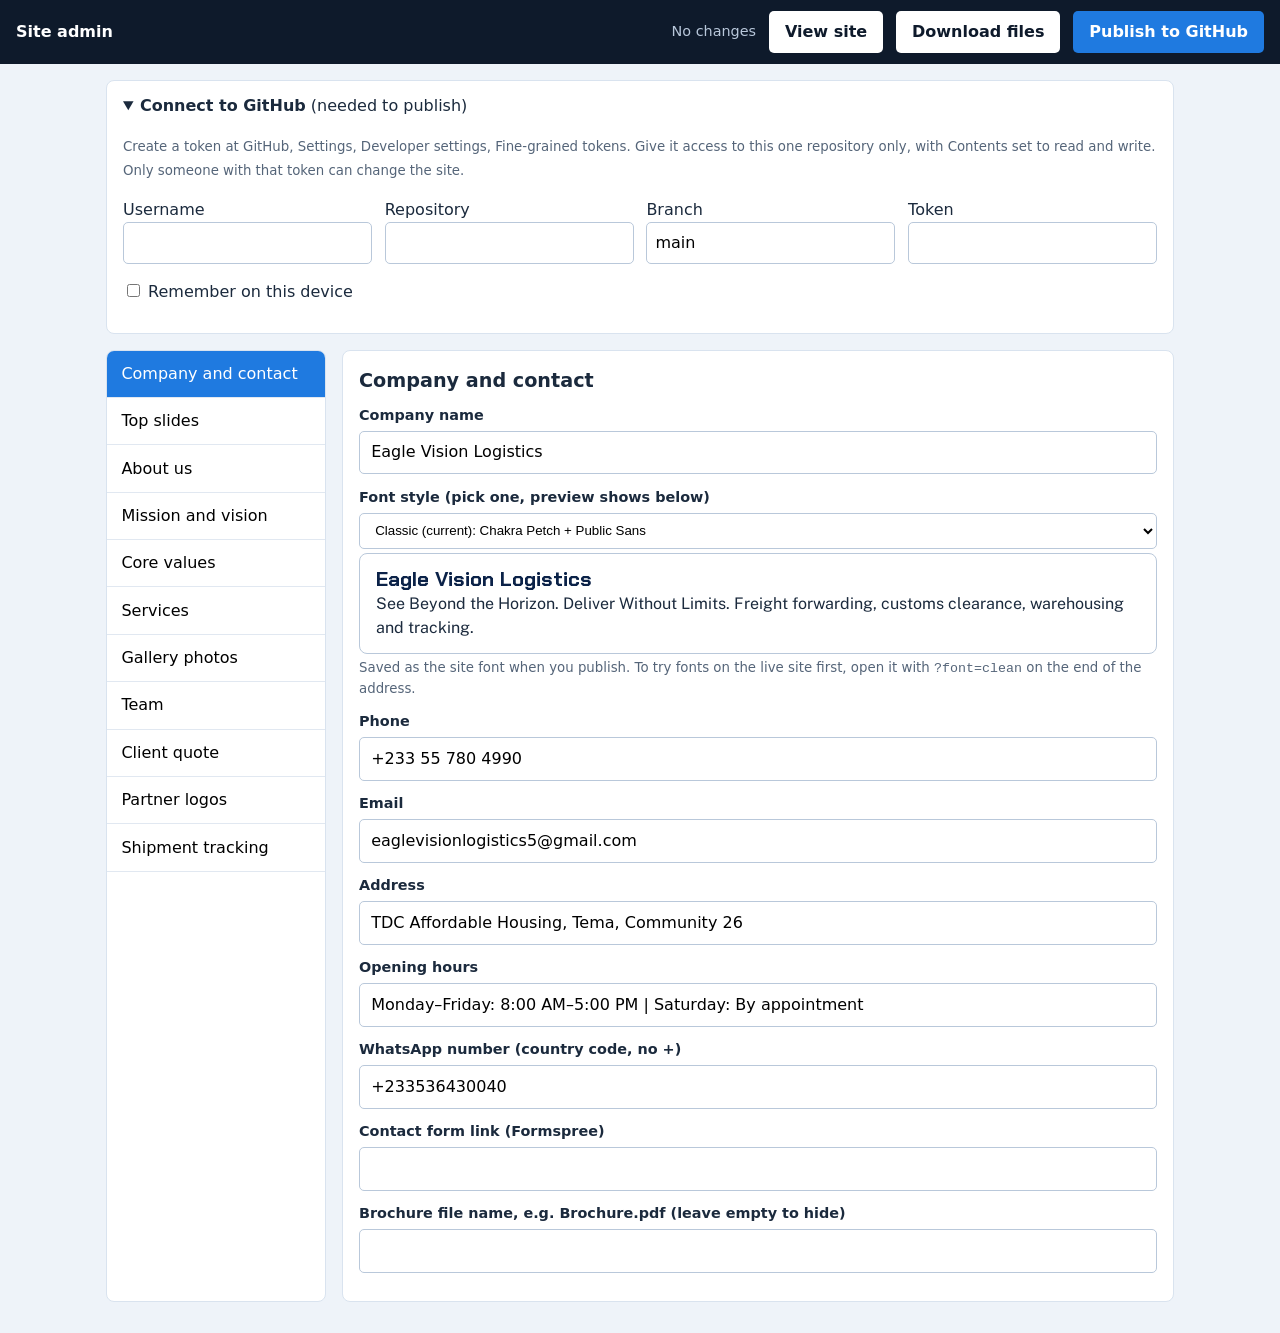
==== admin.html @ b9ed1d24 "Add files via upload" ====
<!DOCTYPE html>
<html lang="en">
<head>
<meta charset="utf-8">
<meta name="viewport" content="width=device-width, initial-scale=1">
<meta name="robots" content="noindex">
<title>Site admin</title>
<style>
*{box-sizing:border-box}
body{margin:0;font:16px/1.5 system-ui,Segoe UI,sans-serif;background:#eef3f9;color:#1b2a3d}
button,input,textarea{font:inherit}
.top{position:sticky;top:0;z-index:5;background:#0e1a2b;color:#fff;padding:.7rem 1rem;display:flex;gap:.8rem;align-items:center;flex-wrap:wrap}
.top b{margin-right:auto}
.btn{border:0;border-radius:5px;padding:.55rem 1rem;background:#1f7ae0;color:#fff;font-weight:600;cursor:pointer}
.btn.alt{background:#fff;color:#0e1a2b}.btn.sm{padding:.3rem .6rem;font-size:.85rem}.btn.red{background:#c0392b}
.btn:disabled{opacity:.5}
#st{font-size:.9rem;color:#b8c7da}
.lay{display:grid;grid-template-columns:220px 1fr;gap:1rem;max-width:1100px;margin:1rem auto;padding:0 1rem}
.side button{display:block;width:100%;text-align:left;padding:.7rem .9rem;border:0;border-bottom:1px solid #e1e8f1;background:#fff;cursor:pointer}
.side button.on{background:#1f7ae0;color:#fff}
.box{background:#fff;border:1px solid #d9e3ef;border-radius:8px;padding:1rem;margin-bottom:1rem}
.box h2{margin:0 0 .6rem;font-size:1.2rem}
.hd{display:flex;gap:.4rem;align-items:center;margin-bottom:.6rem}.hd b{margin-right:auto}
.fl{display:grid;gap:.25rem;margin-bottom:.8rem}.fl>b{font-size:.9rem}
.fl input[type=text],textarea{width:100%;padding:.55rem .7rem;border:1px solid #b9c8da;border-radius:5px}
textarea{min-height:90px}
.pv{width:160px;height:100px;border:1px solid #b9c8da;border-radius:6px;background:#e8f1fc center/cover no-repeat}
.pv.png{background-size:contain}
details{background:#fff;border:1px solid #d9e3ef;border-radius:8px;padding:.8rem 1rem;margin:1rem auto;max-width:1068px;color:#1b2a3d}
details input[type=text],details input[type=password]{padding:.5rem;border:1px solid #b9c8da;border-radius:5px;width:100%}
.g3{display:grid;grid-template-columns:repeat(auto-fit,minmax(180px,1fr));gap:.8rem}
small{color:#556579}
.fl select,.fl input[type=date],.fl input[type=datetime-local]{width:100%;padding:.55rem .7rem;border:1px solid #b9c8da;border-radius:5px;background:#fff}
.fp{border:1px solid #b9c8da;border-radius:8px;background:#fff;padding:.8rem 1rem}.fp b{display:block;font:700 1.3rem/1.2 var(--head);color:#0b2248}.fp span{font:400 1rem/1.5 var(--body)}
.g2{display:grid;grid-template-columns:1fr 1fr;gap:.8rem}
.ev{border:1px solid #d9e3ef;border-radius:6px;padding:.6rem;margin:.5rem 0;background:#f7fafd}
.num{font:700 1.15rem ui-monospace,Consolas,monospace;letter-spacing:.03em;color:#0b2248;word-break:break-all}
.newbox{background:#e6f4ec;border:1px solid #9fd2b4;border-radius:8px;padding:.8rem 1rem;margin-bottom:1rem}
.hash{font:.8rem ui-monospace,Consolas,monospace;color:#556579}
@media(max-width:760px){.g2{grid-template-columns:1fr}}
@media(max-width:760px){.lay{grid-template-columns:1fr}.side{display:flex;overflow-x:auto}.side button{width:auto;white-space:nowrap}}
</style>
<script src="data.js"></script>
<script src="shared.js"></script>
<script src="tracking.js"></script>
</head>
<body>
<div class="top"><b>Site admin</b><span id="st">No changes</span>
  <a class="btn alt" href="index.html" target="_blank" style="text-decoration:none">View site</a>
  <button class="btn alt" id="dl">Download files</button><button class="btn" id="pub">Publish to GitHub</button></div>

<details id="conn"><summary><b>Connect to GitHub</b> (needed to publish)</summary>
  <p><small>Create a token at GitHub, Settings, Developer settings, Fine-grained tokens. Give it access to this one repository only, with Contents set to read and write. Only someone with that token can change the site.</small></p>
  <div class="g3">
    <label>Username<input type="text" id="o"></label><label>Repository<input type="text" id="r"></label>
    <label>Branch<input type="text" id="br" value="main"></label><label>Token<input type="password" id="tk" autocomplete="off"></label></div>
  <p><label><input type="checkbox" id="rm"> Remember on this device</label></p>
</details>

<div class="lay"><div class="side box" style="padding:0;overflow:hidden" id="side"></div><div id="main"></div></div>

<script>
const SCHEMA=[
 {k:'site',label:'Company and contact',obj:1,f:[['name','Company name'],['font','Font style (pick one, preview shows below)','font'],['phone','Phone'],['email','Email'],['address','Address'],['hours','Opening hours'],['whatsapp','WhatsApp number (country code, no +)'],['formUrl','Contact form link (Formspree)'],['brochure','Brochure file name, e.g. Brochure.pdf (leave empty to hide)']]},
 {k:'hero',label:'Top slides',item:'Slide',f:[['title','Headline'],['text','Text','area'],['btn','Button text'],['link','Button link, e.g. #about'],['image','Background picture','img']]},
 {k:'about',label:'About us',obj:1,f:[['title','Heading'],['p1','Paragraphs (leave a blank line between paragraphs)','area'],['p2','Closing paragraph','area'],['why','Why work with us (one point per line)','area'],['image','Picture beside the text','img']]},
 {k:'purpose',label:'Mission and vision',obj:1,f:[['mission','Mission','area'],['vision','Vision','area']]},
 {k:'values',label:'Core values',item:'Value',f:[['title','Title'],['text','Text','area']]},
 {k:'services',label:'Services',item:'Service',f:[['title','Title'],['short','Short line (on the card)'],['more','Full description (in the pop-up)','area'],['image','Picture','img']]},
 {k:'gallery',label:'Gallery photos',item:'Photo',f:[['image','Photo','img'],['alt','Short description of the photo (helps accessibility and search)']]},
 {k:'team',label:'Team',item:'Person',f:[['name','Name'],['role','Role'],['image','Photo','img']]},
 {k:'quote',label:'Client quote',obj:1,f:[['text','Quote','area'],['by','Who said it']]},
 {k:'partners',label:'Partner logos',item:'Logo',f:[['image','Logo (transparent PNG works best)','png']]}
];
const $=s=>document.querySelector(s);
const esc=s=>String(s??'').replace(/[&<>"]/g,c=>({'&':'&amp;','<':'&lt;','>':'&gt;','"':'&quot;'}[c]));
const data=JSON.parse(JSON.stringify(window.SITE||{}));
const shown={},pending=new Set();let cur=0,dirty=false;
const mark=()=>{dirty=true;$('#st').textContent='Unsaved changes'};
window.onbeforeunload=e=>dirty?(e.preventDefault(),''):undefined;

const TRK=SCHEMA.length;
function side(){$('#side').innerHTML=SCHEMA.map((s,i)=>`<button class="${i==cur?'on':''}" data-s="${i}">${s.label}</button>`).join('')+`<button class="${cur==TRK?'on':''}" data-s="${TRK}">Shipment tracking</button>`}
function fld(sec,it,i,[f,label,t]){
 const v=it[f]||'';
 if(t=='font'){const cur=v||'classic';
  return `<div class="fl"><b>${label}</b><select data-f="${f}" data-i="${i}">${Object.entries(EVL.FONTS).map(([k,o])=>`<option value="${k}" ${k==cur?'selected':''}>${esc(o.label)}</option>`).join('')}</select>
  <div class="fp" id="fp"><b>Eagle Vision Logistics</b><span>See Beyond the Horizon. Deliver Without Limits. Freight forwarding, customs clearance, warehousing and tracking.</span></div>
  <small>Saved as the site font when you publish. To try fonts on the live site first, open it with <code>?font=clean</code> on the end of the address.</small></div>`}
 if(t=='img'||t=='png'){const u=shown[v]||v;
  return `<div class="fl"><b>${label}</b><div class="pv ${t=='png'?'png':''}" style="${u?`background-image:url('${u}')`:''}"></div>
  <input type="file" accept="image/*" data-up="${f}" data-i="${i}" data-png="${t=='png'?1:0}">
  ${v?`<div><button class="btn sm red" data-act="clr" data-f="${f}" data-i="${i}">Remove picture</button></div>`:''}</div>`}
 return `<div class="fl"><b>${label}</b>${t=='area'?`<textarea data-f="${f}" data-i="${i}">${esc(v)}</textarea>`:`<input type="text" data-f="${f}" data-i="${i}" value="${esc(v)}">`}</div>`}
function main(){
 if(cur==TRK)return trkMain();
 const s=SCHEMA[cur];let h='';
 if(s.obj){data[s.k]=data[s.k]||{};h=`<div class="box"><h2>${s.label}</h2>${s.f.map(f=>fld(s,data[s.k],0,f)).join('')}</div>`}
 else{data[s.k]=data[s.k]||[];
  h=data[s.k].map((it,i)=>`<div class="box"><div class="hd"><b>${s.item} ${i+1}</b>
   <button class="btn sm alt" style="border:1px solid #b9c8da" data-act="up" data-i="${i}" ${i?'':'disabled'}>Up</button>
   <button class="btn sm alt" style="border:1px solid #b9c8da" data-act="down" data-i="${i}" ${i<data[s.k].length-1?'':'disabled'}>Down</button>
   <button class="btn sm red" data-act="del" data-i="${i}">Delete</button></div>${s.f.map(f=>fld(s,it,i,f)).join('')}</div>`).join('')
   +`<button class="btn" data-act="add">Add ${s.item.toLowerCase()}</button>`;
  if(!data[s.k].length)h=`<div class="box">Nothing here yet, so this section is hidden on the site.</div>`+h}
 $('#main').innerHTML=h;
 const fp=$('#fp');if(fp)EVL.applyFont(data.site.font||'classic',fp)}
function render(){side();main()}

$('#side').onclick=e=>{const b=e.target.closest('[data-s]');if(b){cur=+b.dataset.s;render()}};
$('#main').oninput=e=>{const t=e.target,{f,i}=t.dataset;if(!f)return;const s=SCHEMA[cur];(s.obj?data[s.k]:data[s.k][i])[f]=t.value;if(f=='font'){const fp=$('#fp');if(fp)EVL.applyFont(t.value,fp)}mark()};
$('#main').onclick=e=>{const b=e.target.closest('[data-act]');if(!b)return;const s=SCHEMA[cur],a=b.dataset.act,i=+b.dataset.i,L=data[s.k];
 if(a=='add'){const o={};s.f.forEach(([f])=>o[f]='');L.push(o)}
 else if(a=='del'){if(!confirm('Delete this item?'))return;L.splice(i,1)}
 else if(a=='up'||a=='down'){const j=a=='up'?i-1:i+1;[L[i],L[j]]=[L[j],L[i]]}
 else if(a=='clr'){(s.obj?L:L[i])[b.dataset.f]=''}
 mark();render()};
$('#main').onchange=async e=>{const t=e.target;if(!t.dataset.up||!t.files[0])return;
 const s=SCHEMA[cur],png=t.dataset.png=='1',bmp=await createImageBitmap(t.files[0]),k=Math.min(1,1600/bmp.width),c=document.createElement('canvas');
 c.width=Math.round(bmp.width*k);c.height=Math.round(bmp.height*k);c.getContext('2d').drawImage(bmp,0,0,c.width,c.height);
 const url=c.toDataURL(png?'image/png':'image/jpeg',.85),name=`images/${s.k}-${Date.now().toString(36)}.${png?'png':'jpg'}`;
 shown[name]=url;pending.add(name);(s.obj?data[s.k]:data[s.k][+t.dataset.i])[t.dataset.up]=name;mark();render()};


/* ================= Shipment tracking ================= */
const trk=JSON.parse(JSON.stringify(window.TRACKING||{}));trk.shipments=trk.shipments||{};
let trkDirty=false,lastNew='';
const nums=(()=>{try{return JSON.parse(localStorage.getItem('evl-nums')||'{}')}catch(e){return{}}})();
const saveNums=()=>{try{localStorage.setItem('evl-nums',JSON.stringify(nums))}catch(e){}};
const tmark=()=>{trkDirty=true;mark()};
const nowLocal=()=>new Date(Date.now()-new Date().getTimezoneOffset()*6e4).toISOString().slice(0,16);
const genNum=()=>{const a='ABCDEFGHJKLMNPQRSTUVWXYZ23456789',r=crypto.getRandomValues(new Uint8Array(10)),s=[...r].map(x=>a[x%a.length]).join('');return`EVL-${s.slice(0,5)}-${s.slice(5)}`};
const opts=(list,v)=>list.map(o=>`<option ${o==v?'selected':''}>${esc(o)}</option>`).join('');
const tf=(h,f,label,v,type='text')=>`<div class="fl"><b>${label}</b><input type="${type}" data-tk="${h}" data-tf="${f}" value="${esc(v)}"></div>`;

function trkMain(){
 const hs=Object.keys(trk.shipments).reverse();
 let h=`<div class="box"><h2>Shipment tracking</h2>
  <p><small>Customers enter a tracking number in the Track section of the website. For privacy, only a scrambled (hashed) version of each number is published, so nobody can browse your shipments. Do not type customer names, phone numbers or other private details into these records, because they become public to anyone who has the tracking number. Keep your own list of which customer has which number.</small></p>
  <button class="btn" data-ta="new">New shipment</button></div>`;
 if(lastNew){const link=new URL('./?track='+encodeURIComponent(lastNew),location.href).href;
  h+=`<div class="newbox"><b>New tracking number (give this to the customer):</b><div class="num">${esc(lastNew)}</div>
   <small>Direct link: ${esc(link)}</small><div style="margin-top:.5rem"><button class="btn sm" data-ta="copy" data-v="${esc(lastNew)}">Copy number</button> <button class="btn sm alt" style="border:1px solid #9fd2b4" data-ta="copy" data-v="${esc(link)}">Copy link</button></div>
   <small>Fill in the details below, then press Publish to GitHub. The number only works on the site after publishing.</small></div>`}
 if(!hs.length)h+=`<div class="box">No shipments yet. Press New shipment to add one.</div>`;
 h+=hs.map(k=>{const r=trk.shipments[k],n=nums[k];r.events=r.events||[];
  return `<div class="box" data-box="${k}"><div class="hd"><div style="margin-right:auto">${n?`<div class="num">${esc(n)}</div>`:`<b>Number not known on this device</b><div class="hash">${k.slice(0,12)}…</div>`}</div>
   <button class="btn sm red" data-ta="del" data-tk="${k}">Delete</button></div>
   ${n?'':`<div class="fl"><b>Type the tracking number to unlock its label</b><div style="display:flex;gap:.4rem"><input type="text" id="un-${k}" placeholder="EVL-XXXXX-XXXXX"><button class="btn sm" data-ta="unlock" data-tk="${k}">Unlock</button></div></div>`}
   <div class="g2"><div class="fl"><b>Mode</b><select data-tk="${k}" data-tf="mode">${opts(EVL.MODES,r.mode)}</select></div>
   <div class="fl"><b>Current status</b><select data-tk="${k}" data-tf="status">${opts(EVL.STAGES,r.status)}</select></div>
   ${tf(k,'origin','From (origin)',r.origin||'')}${tf(k,'destination','To (destination)',r.destination||'')}
   ${tf(k,'eta','Estimated arrival',r.eta||'','date')}${tf(k,'cargo','Cargo description (keep it general)',r.cargo||'')}</div>
   ${tf(k,'alert','Delay or hold notice (optional, shown in red)',r.alert||'')}
   <b>Tracking updates</b>
   ${r.events.map((e,j)=>`<div class="ev"><div class="g2"><div class="fl"><b>Date and time</b><input type="datetime-local" data-tk="${k}" data-ei="${j}" data-tf="date" value="${esc(e.date||'')}"></div>
    <div class="fl"><b>Location</b><input type="text" data-tk="${k}" data-ei="${j}" data-tf="location" value="${esc(e.location||'')}"></div>
    <div class="fl"><b>Update title</b><input type="text" data-tk="${k}" data-ei="${j}" data-tf="status" value="${esc(e.status||'')}"></div>
    <div class="fl"><b>Note (optional)</b><input type="text" data-tk="${k}" data-ei="${j}" data-tf="note" value="${esc(e.note||'')}"></div></div>
    <button class="btn sm red" data-ta="delev" data-tk="${k}" data-ei="${j}">Remove update</button></div>`).join('')}
   <button class="btn sm" data-ta="addev" data-tk="${k}">Add update</button></div>`}).join('');
 $('#main').innerHTML=h}

$('#main').addEventListener('input',e=>{const t=e.target,{tk,tf,ei}=t.dataset;if(!tk||!tf)return;const r=trk.shipments[tk];if(!r)return;
 if(ei!==undefined)r.events[+ei][tf]=t.value;else r[tf]=t.value;tmark()});
$('#main').addEventListener('click',async e=>{const b=e.target.closest('[data-ta]');if(!b)return;const a=b.dataset.ta,k=b.dataset.tk,r=trk.shipments[k];
 if(a=='new'){const n=genNum(),h=await EVL.hash(n);
  trk.shipments[h]={mode:'Sea freight',origin:'',destination:'',status:'Booked',eta:'',cargo:'',alert:'',events:[{date:nowLocal(),location:'',status:'Booked',note:''}]};
  nums[h]=n;saveNums();lastNew=n;tmark();trkMain()}
 else if(a=='copy'){try{await navigator.clipboard.writeText(b.dataset.v);b.textContent='Copied'}catch(err){prompt('Copy this:',b.dataset.v)}}
 else if(a=='del'){if(!confirm('Delete this shipment? Its tracking number will stop working once you publish.'))return;delete trk.shipments[k];delete nums[k];saveNums();tmark();trkMain()}
 else if(a=='unlock'){const v=$('#un-'+k).value;if(!v.trim())return;const h=await EVL.hash(v);
  if(h!==k){alert('That number does not match this shipment.');return}nums[k]=v.trim().toUpperCase();saveNums();trkMain()}
 else if(a=='addev'){r.events.push({date:nowLocal(),location:'',status:r.status||'',note:''});tmark();trkMain()}
 else if(a=='delev'){r.events.splice(+b.dataset.ei,1);tmark();trkMain()}});
// Changing the status dropdown re-renders nothing; the website draws the progress bar from it.

const trkJs=()=>{trk.updated=new Date().toISOString().slice(0,10);
 return'/* Shipment tracking data. Managed from admin.html (Shipment tracking tab).\n   Tracking numbers are not stored here, only a one-way hash of each. */\nwindow.TRACKING = '+JSON.stringify(trk,null,2)+';\n'};

// connection details
const loc=location.hostname.endsWith('github.io')?[location.hostname.split('.')[0],location.pathname.split('/')[1]||'']:['',''];
const st=localStorage.getItem('evl')||sessionStorage.getItem('evl');
const cfg=st?JSON.parse(st):{o:loc[0],r:loc[1],br:'main',tk:''};
$('#o').value=cfg.o;$('#r').value=cfg.r;$('#br').value=cfg.br;$('#tk').value=cfg.tk;$('#rm').checked=!!localStorage.getItem('evl');
if(!cfg.tk)$('#conn').open=true;
const saveCfg=()=>{const c={o:$('#o').value.trim(),r:$('#r').value.trim(),br:$('#br').value.trim()||'main',tk:$('#tk').value.trim()};
 localStorage.removeItem('evl');sessionStorage.removeItem('evl');($('#rm').checked?localStorage:sessionStorage).setItem('evl',JSON.stringify(c));return c};

const js=()=>'window.SITE = '+JSON.stringify(data,null,2)+';\n';
const b64=s=>btoa(unescape(encodeURIComponent(s)));
async function gh(c,method,path,body){
 const u=`https://api.github.com/repos/${c.o}/${c.r}/contents/${path}`+(method=='GET'?`?ref=${c.br}`:'');
 return fetch(u,{method,headers:{Authorization:'Bearer '+c.tk,Accept:'application/vnd.github+json'},body:body&&JSON.stringify(body)})}
$('#pub').onclick=async()=>{
 const c=saveCfg(),say=m=>$('#st').textContent=m;
 if(!c.o||!c.r||!c.tk){$('#conn').open=true;say('Fill in the GitHub details first');return}
 $('#pub').disabled=true;
 try{
  for(const p of [...pending]){say('Uploading '+p+'…');
   const g=await gh(c,'GET',p),sha=g.ok?(await g.json()).sha:undefined;
   const r=await gh(c,'PUT',p,{message:'Add picture',content:shown[p].split(',')[1],branch:c.br,sha});
   if(!r.ok)throw new Error(r.status+' while uploading '+p);pending.delete(p)}
  say('Saving content…');
  const g=await gh(c,'GET','data.js'),sha=g.ok?(await g.json()).sha:undefined;
  const r=await gh(c,'PUT','data.js',{message:'Update site content',content:b64(js()),branch:c.br,sha});
  if(!r.ok)throw new Error(r.status+' '+((await r.json()).message||''));
  if(trkDirty){say('Saving tracking…');
   const g2=await gh(c,'GET','tracking.js'),sha2=g2.ok?(await g2.json()).sha:undefined;
   const r2=await gh(c,'PUT','tracking.js',{message:'Update shipment tracking',content:b64(trkJs()),branch:c.br,sha:sha2});
   if(!r2.ok)throw new Error(r2.status+' '+((await r2.json()).message||''));trkDirty=false}
  dirty=false;say('Published. The site updates in about a minute.');
 }catch(err){say('Failed: '+err.message)}
 $('#pub').disabled=false};
function save(name,blob){const a=document.createElement('a');a.href=URL.createObjectURL(blob);a.download=name;a.click()}
$('#dl').onclick=()=>{save('data.js',new Blob([js()],{type:'text/javascript'}));if(trkDirty)save('tracking.js',new Blob([trkJs()],{type:'text/javascript'}));
 pending.forEach(p=>fetch(shown[p]).then(r=>r.blob()).then(b=>save(p.split('/').pop(),b)));
 $('#st').textContent='Downloaded. Put data.js and tracking.js in the main folder and pictures in images/'};
render();
</script>
</body>
</html>
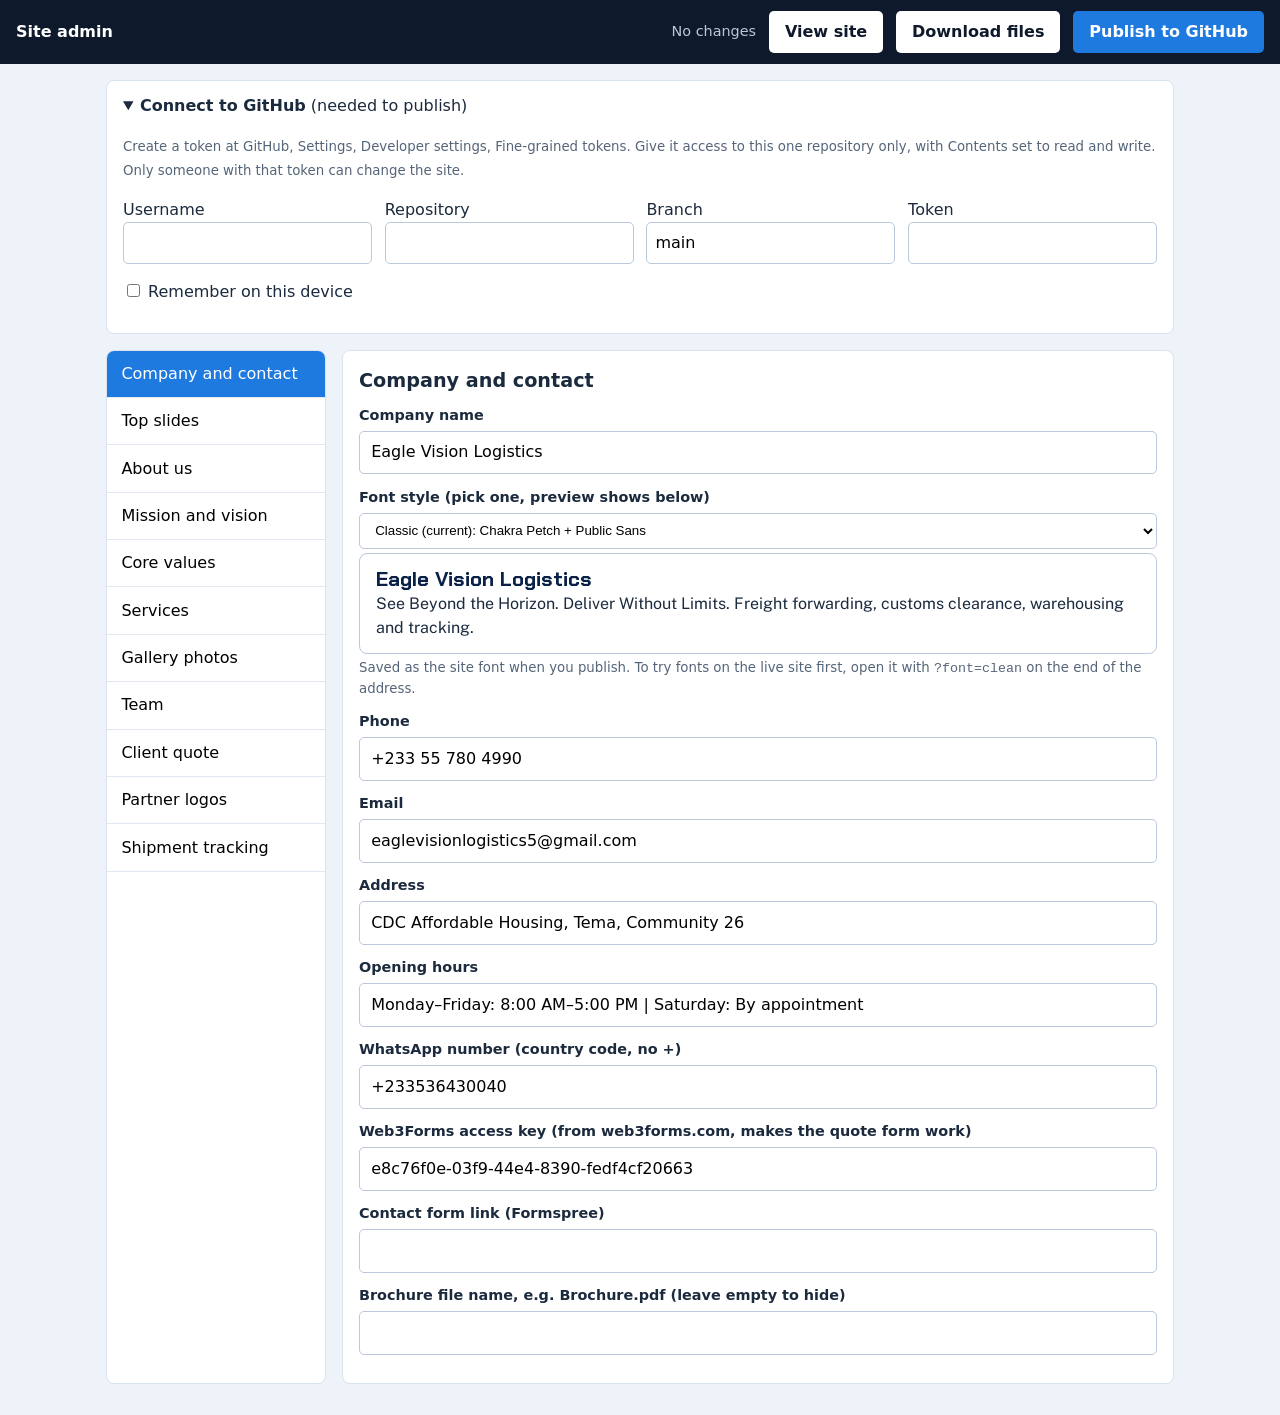
==== commit e02f22b2: "Add files via upload" ====
--- a/admin.html
+++ b/admin.html
@@ -61,7 +61,7 @@
 
 <script>
 const SCHEMA=[
- {k:'site',label:'Company and contact',obj:1,f:[['name','Company name'],['font','Font style (pick one, preview shows below)','font'],['phone','Phone'],['email','Email'],['address','Address'],['hours','Opening hours'],['whatsapp','WhatsApp number (country code, no +)'],['formUrl','Contact form link (Formspree)'],['brochure','Brochure file name, e.g. Brochure.pdf (leave empty to hide)']]},
+ {k:'site',label:'Company and contact',obj:1,f:[['name','Company name'],['font','Font style (pick one, preview shows below)','font'],['phone','Phone'],['email','Email'],['address','Address'],['hours','Opening hours'],['whatsapp','WhatsApp number (country code, no +)'],['web3formsKey','Web3Forms access key (from web3forms.com, makes the quote form work)'],['formUrl','Contact form link (Formspree)'],['brochure','Brochure file name, e.g. Brochure.pdf (leave empty to hide)']]},
  {k:'hero',label:'Top slides',item:'Slide',f:[['title','Headline'],['text','Text','area'],['btn','Button text'],['link','Button link, e.g. #about'],['image','Background picture','img']]},
  {k:'about',label:'About us',obj:1,f:[['title','Heading'],['p1','Paragraphs (leave a blank line between paragraphs)','area'],['p2','Closing paragraph','area'],['why','Why work with us (one point per line)','area'],['image','Picture beside the text','img']]},
  {k:'purpose',label:'Mission and vision',obj:1,f:[['mission','Mission','area'],['vision','Vision','area']]},
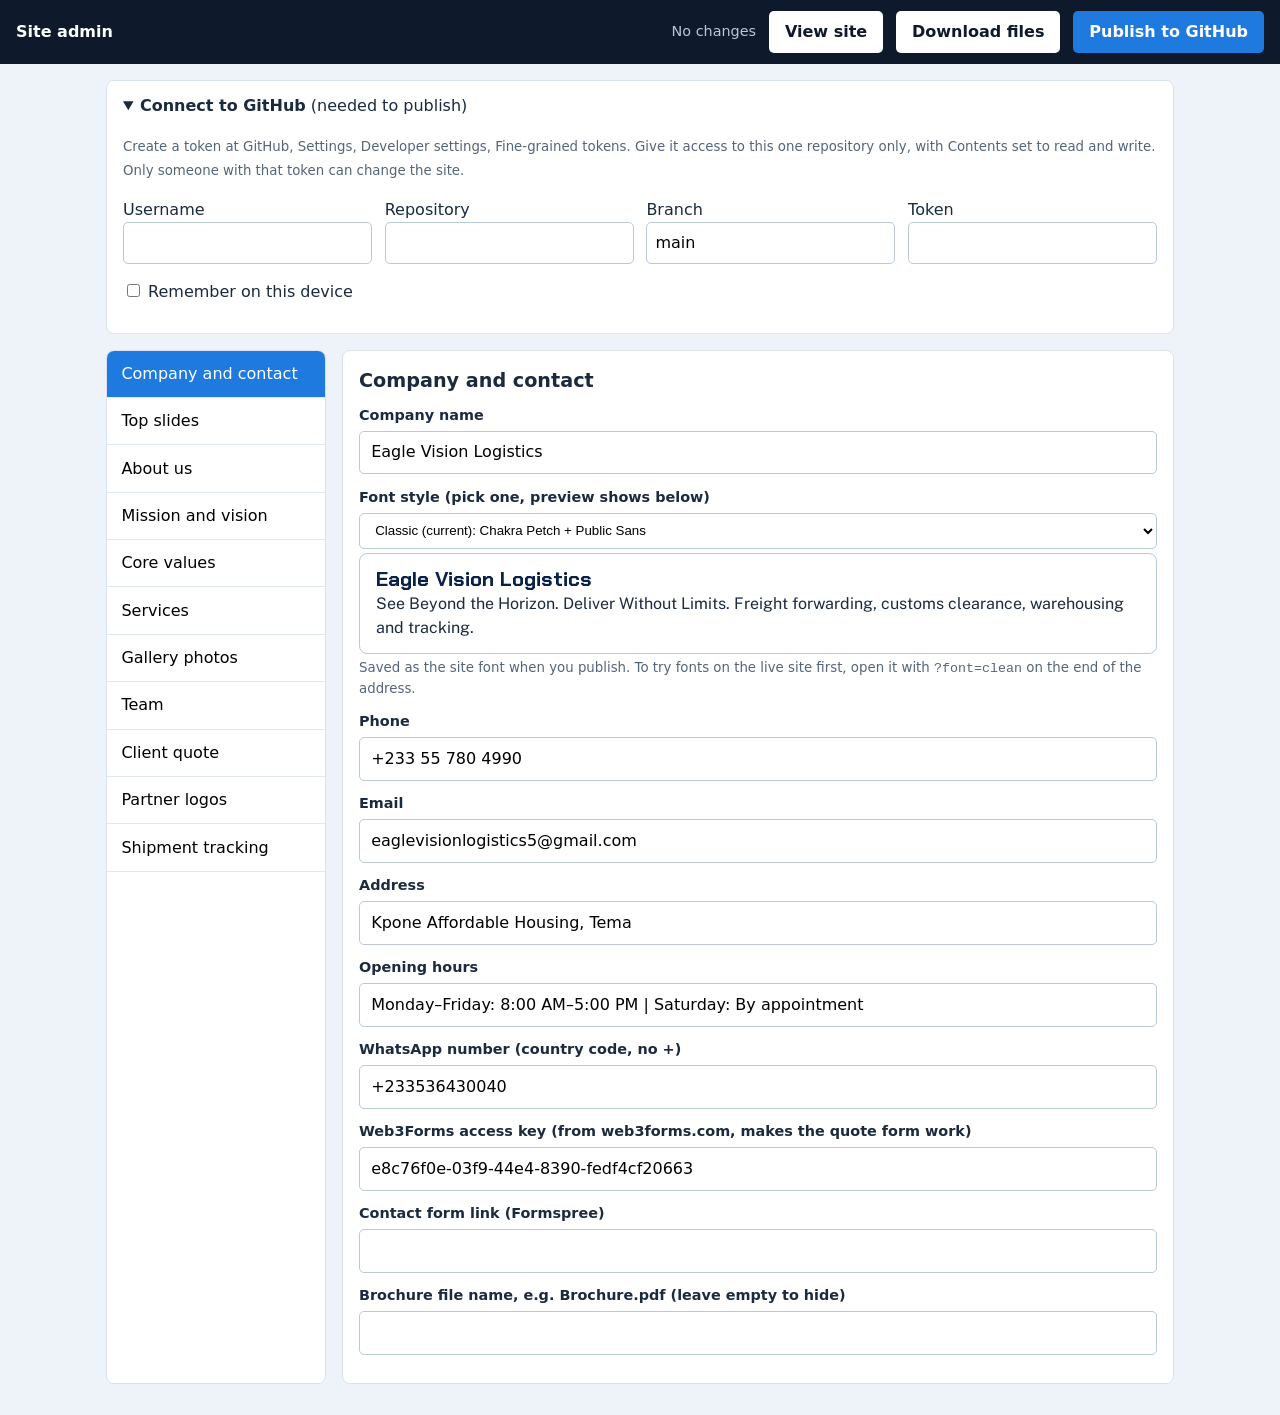
==== commit ecad0ed4: "Add files via upload" ====
--- a/admin.html
+++ b/admin.html
@@ -66,7 +66,7 @@
  {k:'about',label:'About us',obj:1,f:[['title','Heading'],['p1','Paragraphs (leave a blank line between paragraphs)','area'],['p2','Closing paragraph','area'],['why','Why work with us (one point per line)','area'],['image','Picture beside the text','img']]},
  {k:'purpose',label:'Mission and vision',obj:1,f:[['mission','Mission','area'],['vision','Vision','area']]},
  {k:'values',label:'Core values',item:'Value',f:[['title','Title'],['text','Text','area']]},
- {k:'services',label:'Services',item:'Service',f:[['title','Title'],['short','Short line (on the card)'],['more','Full description (in the pop-up)','area'],['image','Picture','img']]},
+ {k:'services',label:'Services',item:'Service',f:[['title','Title'],['short','Short line (on the card)'],['more','Full description (in the pop-up)','area'],['image','Picture','img'],['imageAlt','Picture description (helps accessibility and search)']]},
  {k:'gallery',label:'Gallery photos',item:'Photo',f:[['image','Photo','img'],['alt','Short description of the photo (helps accessibility and search)']]},
  {k:'team',label:'Team',item:'Person',f:[['name','Name'],['role','Role'],['image','Photo','img']]},
  {k:'quote',label:'Client quote',obj:1,f:[['text','Quote','area'],['by','Who said it']]},
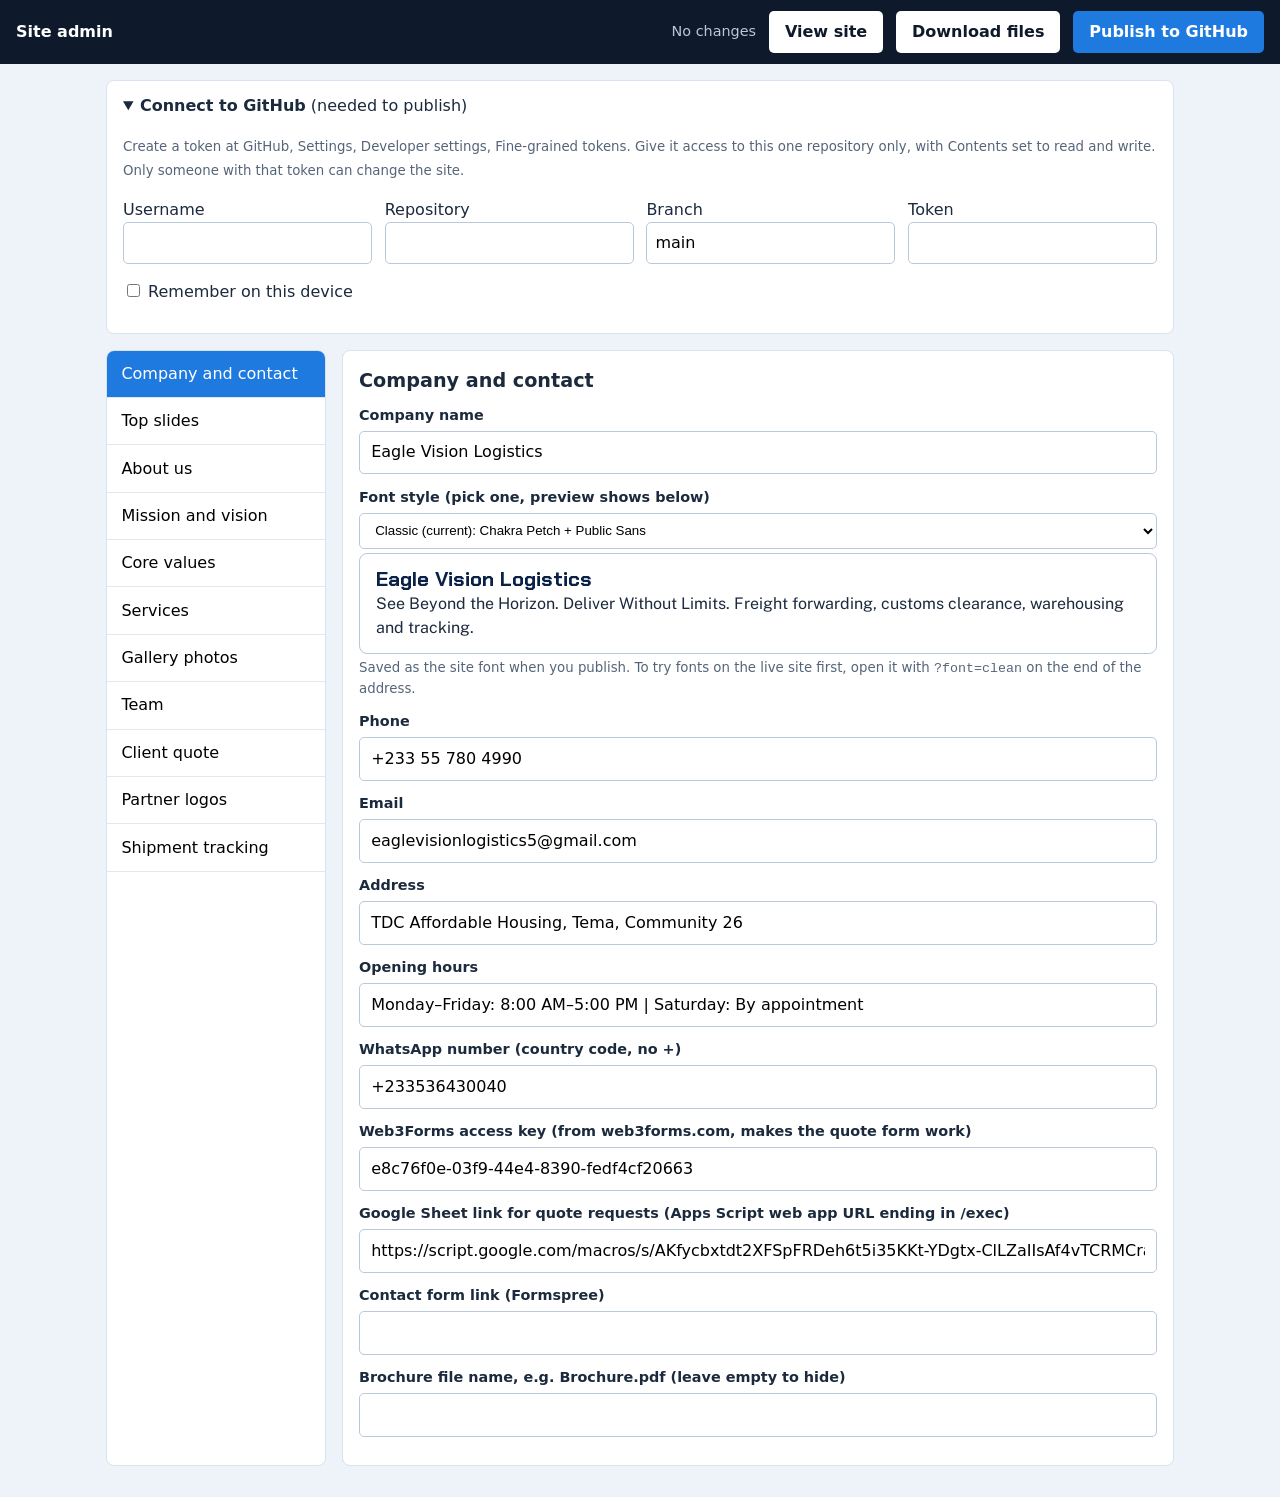
==== commit 3090c2a5: "Add files via upload" ====
--- a/admin.html
+++ b/admin.html
@@ -61,7 +61,7 @@
 
 <script>
 const SCHEMA=[
- {k:'site',label:'Company and contact',obj:1,f:[['name','Company name'],['font','Font style (pick one, preview shows below)','font'],['phone','Phone'],['email','Email'],['address','Address'],['hours','Opening hours'],['whatsapp','WhatsApp number (country code, no +)'],['web3formsKey','Web3Forms access key (from web3forms.com, makes the quote form work)'],['formUrl','Contact form link (Formspree)'],['brochure','Brochure file name, e.g. Brochure.pdf (leave empty to hide)']]},
+ {k:'site',label:'Company and contact',obj:1,f:[['name','Company name'],['font','Font style (pick one, preview shows below)','font'],['phone','Phone'],['email','Email'],['address','Address'],['hours','Opening hours'],['whatsapp','WhatsApp number (country code, no +)'],['web3formsKey','Web3Forms access key (from web3forms.com, makes the quote form work)'],['sheetUrl','Google Sheet link for quote requests (Apps Script web app URL ending in /exec)'],['formUrl','Contact form link (Formspree)'],['brochure','Brochure file name, e.g. Brochure.pdf (leave empty to hide)']]},
  {k:'hero',label:'Top slides',item:'Slide',f:[['title','Headline'],['text','Text','area'],['btn','Button text'],['link','Button link, e.g. #about'],['image','Background picture','img']]},
  {k:'about',label:'About us',obj:1,f:[['title','Heading'],['p1','Paragraphs (leave a blank line between paragraphs)','area'],['p2','Closing paragraph','area'],['why','Why work with us (one point per line)','area'],['image','Picture beside the text','img']]},
  {k:'purpose',label:'Mission and vision',obj:1,f:[['mission','Mission','area'],['vision','Vision','area']]},
